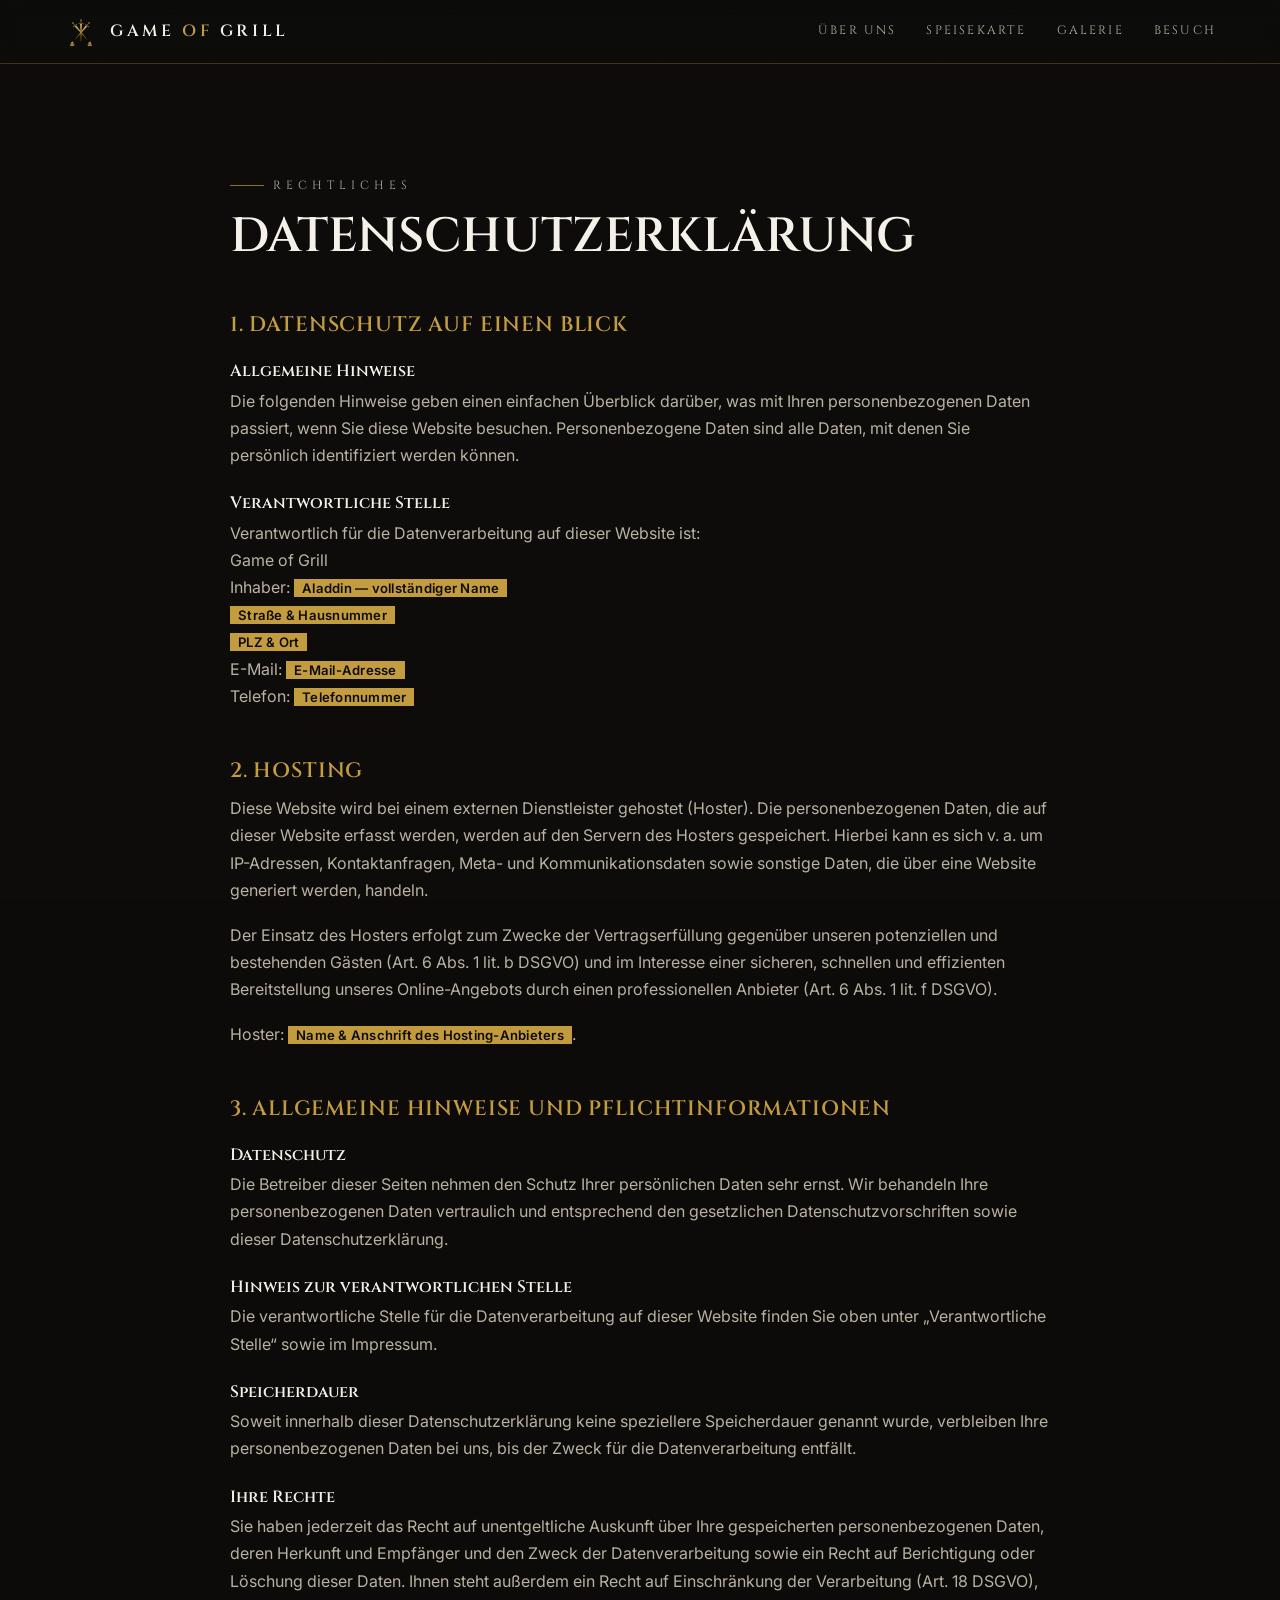
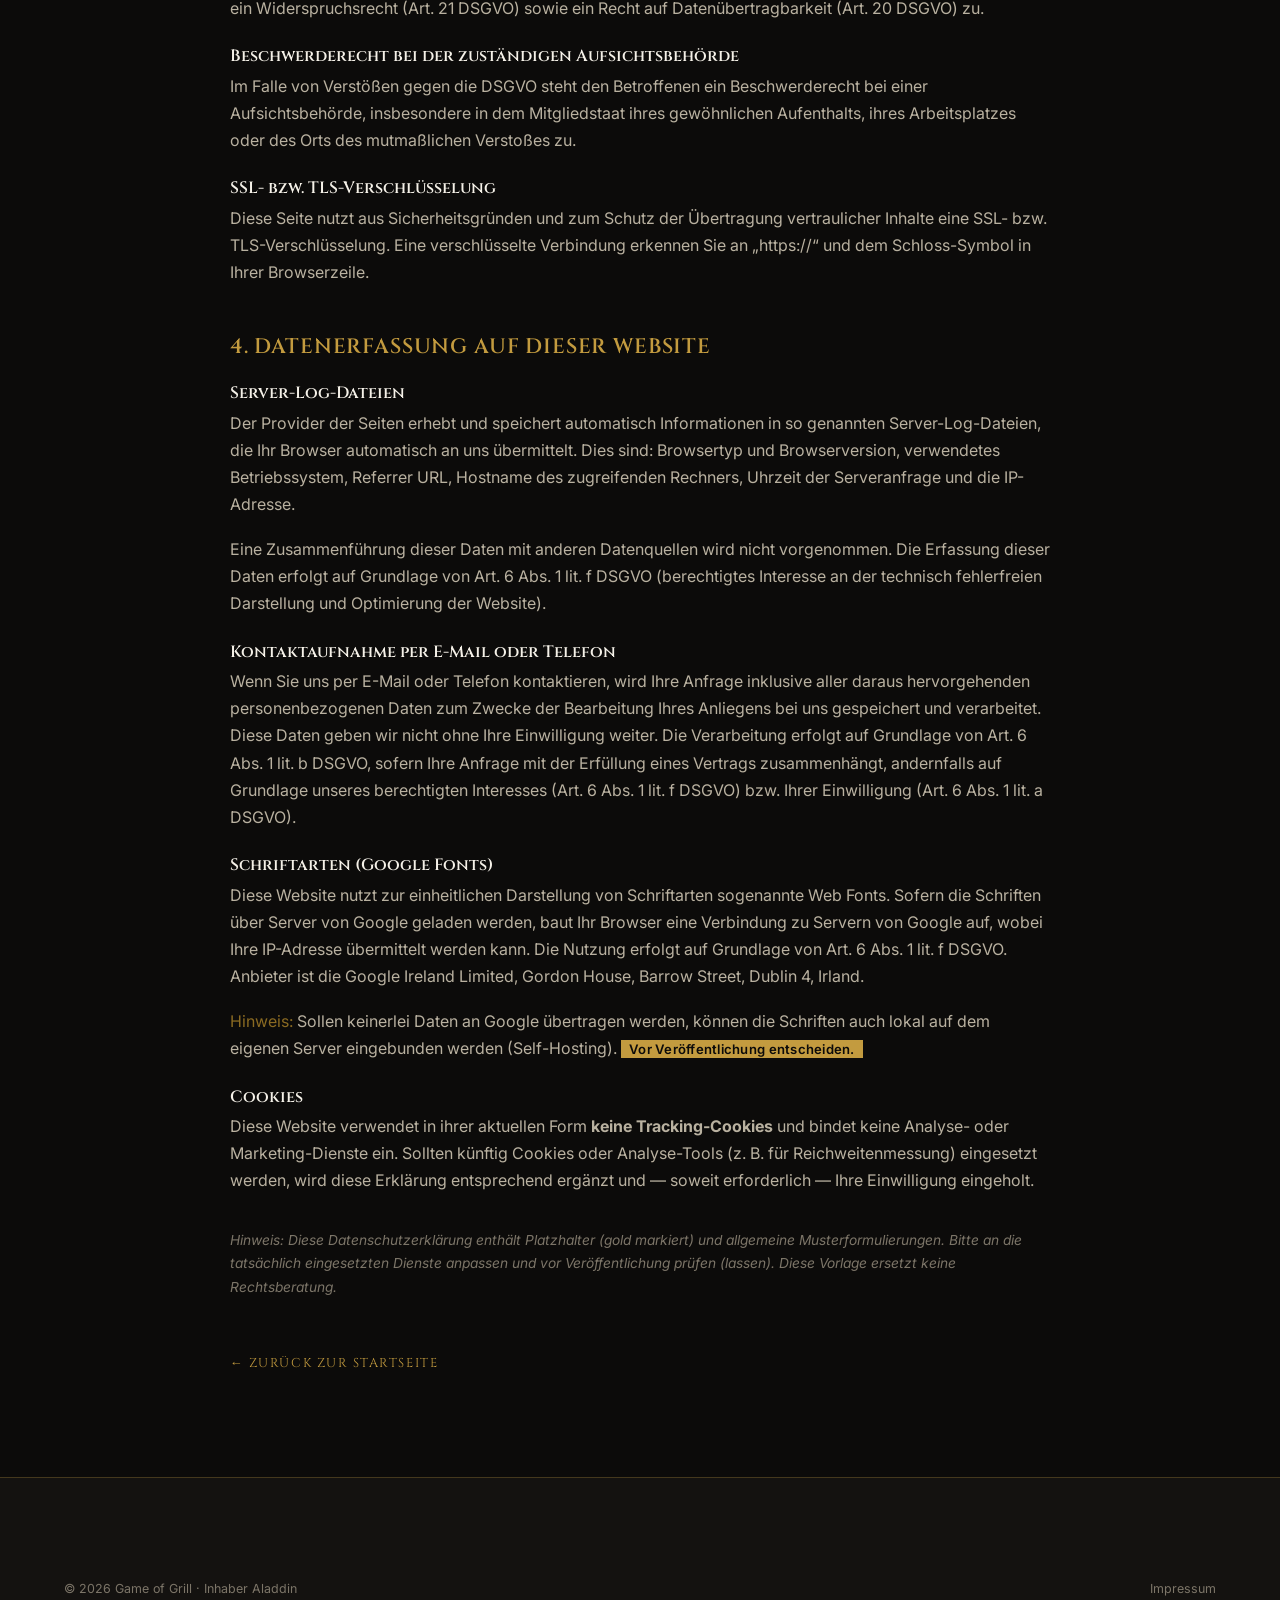
==== datenschutz.html @ 2c9c6a8c "Game of Grill Website: Startseite, Speisekarte, Impressum, Datenschutz - Individuelles Design (Schwa" ====
<!DOCTYPE html>
<html lang="de">
<head>
  <meta charset="UTF-8">
  <meta name="viewport" content="width=device-width, initial-scale=1.0">
  <title>Datenschutzerklärung — Game of Grill</title>
  <meta name="description" content="Datenschutzerklärung von Game of Grill nach DSGVO.">
  <meta name="robots" content="noindex, follow">
  <link rel="icon" href="assets/favicon.svg" type="image/svg+xml">
  <link rel="preconnect" href="https://fonts.googleapis.com">
  <link rel="preconnect" href="https://fonts.gstatic.com" crossorigin>
  <link href="https://fonts.googleapis.com/css2?family=Cinzel:wght@500;600;700&family=Cormorant+Garamond:ital,wght@0,500;1,500&family=Inter:wght@400;500;600&display=swap" rel="stylesheet">
  <link rel="stylesheet" href="css/style.css">
</head>
<body>

<header class="nav" id="nav">
  <a class="nav__brand" href="index.html" aria-label="Game of Grill Startseite">
    <img src="assets/emblem.svg" alt="" width="34" style="display:block">
    <b>Game <span>of</span> Grill</b>
  </a>
  <nav class="nav__links" id="navLinks" aria-label="Hauptnavigation">
    <a href="index.html#ueber">Über uns</a>
    <a href="speisekarte.html">Speisekarte</a>
    <a href="index.html#galerie">Galerie</a>
    <a href="index.html#besuch">Besuch</a>
  </nav>
  <button class="nav__burger" id="burger" aria-label="Menü öffnen" aria-expanded="false" aria-controls="navLinks">
    <span></span><span></span><span></span>
  </button>
</header>

<main class="legal">
  <div class="wrap">
    <p class="eyebrow">Rechtliches</p>
    <h1>Datenschutz&shy;erklärung</h1>

    <h2>1. Datenschutz auf einen Blick</h2>
    <h3>Allgemeine Hinweise</h3>
    <p>Die folgenden Hinweise geben einen einfachen Überblick darüber, was mit Ihren personenbezogenen Daten passiert, wenn Sie diese Website besuchen. Personenbezogene Daten sind alle Daten, mit denen Sie persönlich identifiziert werden können.</p>

    <h3>Verantwortliche Stelle</h3>
    <p>
      Verantwortlich für die Datenverarbeitung auf dieser Website ist:<br>
      Game of Grill<br>
      Inhaber: <span class="placeholder">Aladdin — vollständiger Name</span><br>
      <span class="placeholder">Straße &amp; Hausnummer</span><br>
      <span class="placeholder">PLZ &amp; Ort</span><br>
      E-Mail: <span class="placeholder">E-Mail-Adresse</span><br>
      Telefon: <span class="placeholder">Telefonnummer</span>
    </p>

    <h2>2. Hosting</h2>
    <p>Diese Website wird bei einem externen Dienstleister gehostet (Hoster). Die personenbezogenen Daten, die auf dieser Website erfasst werden, werden auf den Servern des Hosters gespeichert. Hierbei kann es sich v.&nbsp;a. um IP-Adressen, Kontaktanfragen, Meta- und Kommunikationsdaten sowie sonstige Daten, die über eine Website generiert werden, handeln.</p>
    <p>Der Einsatz des Hosters erfolgt zum Zwecke der Vertragserfüllung gegenüber unseren potenziellen und bestehenden Gästen (Art. 6 Abs. 1 lit. b DSGVO) und im Interesse einer sicheren, schnellen und effizienten Bereitstellung unseres Online-Angebots durch einen professionellen Anbieter (Art. 6 Abs. 1 lit. f DSGVO).</p>
    <p>Hoster: <span class="placeholder">Name &amp; Anschrift des Hosting-Anbieters</span>.</p>

    <h2>3. Allgemeine Hinweise und Pflichtinformationen</h2>
    <h3>Datenschutz</h3>
    <p>Die Betreiber dieser Seiten nehmen den Schutz Ihrer persönlichen Daten sehr ernst. Wir behandeln Ihre personenbezogenen Daten vertraulich und entsprechend den gesetzlichen Datenschutzvorschriften sowie dieser Datenschutzerklärung.</p>

    <h3>Hinweis zur verantwortlichen Stelle</h3>
    <p>Die verantwortliche Stelle für die Datenverarbeitung auf dieser Website finden Sie oben unter „Verantwortliche Stelle“ sowie im <a href="impressum.html">Impressum</a>.</p>

    <h3>Speicherdauer</h3>
    <p>Soweit innerhalb dieser Datenschutzerklärung keine speziellere Speicherdauer genannt wurde, verbleiben Ihre personenbezogenen Daten bei uns, bis der Zweck für die Datenverarbeitung entfällt.</p>

    <h3>Ihre Rechte</h3>
    <p>Sie haben jederzeit das Recht auf unentgeltliche Auskunft über Ihre gespeicherten personenbezogenen Daten, deren Herkunft und Empfänger und den Zweck der Datenverarbeitung sowie ein Recht auf Berichtigung oder Löschung dieser Daten. Ihnen steht außerdem ein Recht auf Einschränkung der Verarbeitung (Art. 18 DSGVO), ein Widerspruchsrecht (Art. 21 DSGVO) sowie ein Recht auf Datenübertragbarkeit (Art. 20 DSGVO) zu.</p>

    <h3>Beschwerderecht bei der zuständigen Aufsichtsbehörde</h3>
    <p>Im Falle von Verstößen gegen die DSGVO steht den Betroffenen ein Beschwerderecht bei einer Aufsichtsbehörde, insbesondere in dem Mitgliedstaat ihres gewöhnlichen Aufenthalts, ihres Arbeitsplatzes oder des Orts des mutmaßlichen Verstoßes zu.</p>

    <h3>SSL- bzw. TLS-Verschlüsselung</h3>
    <p>Diese Seite nutzt aus Sicherheitsgründen und zum Schutz der Übertragung vertraulicher Inhalte eine SSL- bzw. TLS-Verschlüsselung. Eine verschlüsselte Verbindung erkennen Sie an „https://“ und dem Schloss-Symbol in Ihrer Browserzeile.</p>

    <h2>4. Datenerfassung auf dieser Website</h2>
    <h3>Server-Log-Dateien</h3>
    <p>Der Provider der Seiten erhebt und speichert automatisch Informationen in so genannten Server-Log-Dateien, die Ihr Browser automatisch an uns übermittelt. Dies sind: Browsertyp und Browserversion, verwendetes Betriebssystem, Referrer URL, Hostname des zugreifenden Rechners, Uhrzeit der Serveranfrage und die IP-Adresse.</p>
    <p>Eine Zusammenführung dieser Daten mit anderen Datenquellen wird nicht vorgenommen. Die Erfassung dieser Daten erfolgt auf Grundlage von Art. 6 Abs. 1 lit. f DSGVO (berechtigtes Interesse an der technisch fehlerfreien Darstellung und Optimierung der Website).</p>

    <h3>Kontaktaufnahme per E-Mail oder Telefon</h3>
    <p>Wenn Sie uns per E-Mail oder Telefon kontaktieren, wird Ihre Anfrage inklusive aller daraus hervorgehenden personenbezogenen Daten zum Zwecke der Bearbeitung Ihres Anliegens bei uns gespeichert und verarbeitet. Diese Daten geben wir nicht ohne Ihre Einwilligung weiter. Die Verarbeitung erfolgt auf Grundlage von Art. 6 Abs. 1 lit. b DSGVO, sofern Ihre Anfrage mit der Erfüllung eines Vertrags zusammenhängt, andernfalls auf Grundlage unseres berechtigten Interesses (Art. 6 Abs. 1 lit. f DSGVO) bzw. Ihrer Einwilligung (Art. 6 Abs. 1 lit. a DSGVO).</p>

    <h3>Schriftarten (Google Fonts)</h3>
    <p>Diese Website nutzt zur einheitlichen Darstellung von Schriftarten sogenannte Web Fonts. Sofern die Schriften über Server von Google geladen werden, baut Ihr Browser eine Verbindung zu Servern von Google auf, wobei Ihre IP-Adresse übermittelt werden kann. Die Nutzung erfolgt auf Grundlage von Art. 6 Abs. 1 lit. f DSGVO. Anbieter ist die Google Ireland Limited, Gordon House, Barrow Street, Dublin 4, Irland.</p>
    <p><span style="color:var(--gold-deep)">Hinweis:</span> Sollen keinerlei Daten an Google übertragen werden, können die Schriften auch lokal auf dem eigenen Server eingebunden werden (Self-Hosting). <span class="placeholder">Vor Veröffentlichung entscheiden.</span></p>

    <h3>Cookies</h3>
    <p>Diese Website verwendet in ihrer aktuellen Form <strong>keine Tracking-Cookies</strong> und bindet keine Analyse- oder Marketing-Dienste ein. Sollten künftig Cookies oder Analyse-Tools (z.&nbsp;B. für Reichweitenmessung) eingesetzt werden, wird diese Erklärung entsprechend ergänzt und &mdash; soweit erforderlich &mdash; Ihre Einwilligung eingeholt.</p>

    <p style="margin-top:2.5em;color:var(--paper-mute);font-size:.86rem">
      <em>Hinweis: Diese Datenschutzerklärung enthält Platzhalter (gold markiert) und allgemeine Musterformulierungen. Bitte an die tatsächlich eingesetzten Dienste anpassen und vor Veröffentlichung prüfen (lassen). Diese Vorlage ersetzt keine Rechtsberatung.</em>
    </p>

    <a class="back" href="index.html">&larr; Zurück zur Startseite</a>
  </div>
</main>

<footer class="footer">
  <div class="wrap">
    <div class="footer__base" style="border-top:0;margin-top:0">
      <span>&copy; <span id="year">2026</span> Game of Grill &middot; Inhaber Aladdin</span>
      <span><a href="impressum.html">Impressum</a></span>
    </div>
  </div>
</footer>

<script src="js/main.js"></script>
</body>
</html>
---- css/style.css ----
/* ============================================================
   GAME OF GRILL — Design System
   Schwarz · Off-White · Dunkelgold. Heraldik trifft Street Food.
   Bewusst gegen den generischen "KI-Look": schräge Schnitte,
   Gravur-Linien, Ledger-Speisekarte statt Card-Grid.
   ============================================================ */

:root {
  --ink:        #0c0b0a;
  --ink-2:      #141210;
  --ink-3:      #1d1a15;
  --paper:      #f5f1e8;
  --paper-dim:  #b9b1a0;
  --paper-mute: #7c7568;
  --gold:       #c39b3f;
  --gold-hi:    #e6c874;
  --gold-deep:  #8a6a22;
  --gold-soft:  rgba(195,155,63,.14);
  --line:       rgba(195,155,63,.28);

  --serif:  "Cinzel", "Trajan Pro", Georgia, serif;
  --editor: "Cormorant Garamond", Georgia, serif;
  --sans:   "Inter", system-ui, -apple-system, "Segoe UI", sans-serif;

  --wrap: 1180px;
  --gutter: clamp(20px, 5vw, 68px);
}

/* ---------- Reset-ish ---------- */
*, *::before, *::after { box-sizing: border-box; }
html { scroll-behavior: smooth; -webkit-text-size-adjust: 100%; }
body {
  margin: 0;
  background: var(--ink);
  color: var(--paper);
  font-family: var(--sans);
  font-size: clamp(16px, 1.05vw, 18px);
  line-height: 1.7;
  font-weight: 400;
  overflow-x: hidden;
  -webkit-font-smoothing: antialiased;
}
img { max-width: 100%; display: block; }
a { color: inherit; text-decoration: none; }
h1, h2, h3, h4 { font-family: var(--serif); font-weight: 600; line-height: 1.1; margin: 0; }
p { margin: 0 0 1.1em; }

/* subtile Körnung gegen die "flache CSS-Fläche" */
body::before {
  content: "";
  position: fixed; inset: 0;
  pointer-events: none; z-index: 9999;
  opacity: .05; mix-blend-mode: overlay;
  background-image: url("data:image/svg+xml;utf8,<svg xmlns='http://www.w3.org/2000/svg' width='140' height='140'><filter id='n'><feTurbulence type='fractalNoise' baseFrequency='0.9' numOctaves='2'/></filter><rect width='100%25' height='100%25' filter='url(%23n)'/></svg>");
}

.wrap { width: min(var(--wrap), 100% - var(--gutter) * 2); margin-inline: auto; }
.eyebrow {
  font-family: var(--serif);
  font-size: .74rem; letter-spacing: .42em; text-transform: uppercase;
  color: var(--gold); margin: 0 0 1rem;
  display: inline-flex; align-items: center; gap: .8em;
}
.eyebrow::before { content: ""; width: 34px; height: 1px; background: var(--gold); opacity: .7; }
.roman { color: var(--gold-deep); font-family: var(--serif); letter-spacing: .1em; }

/* schräge Trenner / Kanten */
.cut-top    { clip-path: polygon(0 3.2vw, 100% 0, 100% 100%, 0 100%); }
.cut-bottom { clip-path: polygon(0 0, 100% 0, 100% calc(100% - 3.2vw), 0 100%); }

/* ============================================================
   NAV
   ============================================================ */
.nav {
  position: sticky; top: 0; z-index: 100;
  display: flex; align-items: center; justify-content: space-between;
  padding: 14px var(--gutter);
  background: color-mix(in srgb, var(--ink) 82%, transparent);
  backdrop-filter: blur(9px);
  border-bottom: 1px solid var(--line);
  transition: padding .3s ease, background .3s ease;
}
.nav.shrunk { padding-block: 8px; background: color-mix(in srgb, var(--ink) 94%, transparent); }
.nav__brand { display: flex; align-items: center; gap: 12px; }
.nav__brand svg { width: 34px; height: auto; filter: drop-shadow(0 0 10px rgba(195,155,63,.25)); }
.nav__brand b {
  font-family: var(--serif); font-weight: 600; font-size: 1.02rem;
  letter-spacing: .22em; text-transform: uppercase;
}
.nav__brand span { color: var(--gold); }
.nav__links { display: flex; gap: 30px; align-items: center; }
.nav__links a {
  font-family: var(--serif); font-size: .76rem; letter-spacing: .18em;
  text-transform: uppercase; color: var(--paper-dim);
  position: relative; padding: 4px 0; transition: color .25s;
}
.nav__links a::after {
  content: ""; position: absolute; left: 0; bottom: -2px; height: 1px; width: 0;
  background: var(--gold); transition: width .3s ease;
}
.nav__links a:hover { color: var(--paper); }
.nav__links a:hover::after, .nav__links a[aria-current="page"]::after { width: 100%; }
.nav__links a[aria-current="page"] { color: var(--gold); }
.nav__burger { display: none; background: none; border: 0; cursor: pointer; padding: 6px; }
.nav__burger span { display: block; width: 26px; height: 2px; background: var(--gold); margin: 5px 0; transition: .3s; }

/* ============================================================
   HERO — animierte Motion-Graphic
   ============================================================ */
.hero {
  position: relative; min-height: 92vh; display: grid; align-items: center;
  padding: 8vh var(--gutter) 12vh;
  overflow: hidden;
  background:
    radial-gradient(120% 80% at 78% 18%, rgba(195,155,63,.16), transparent 55%),
    linear-gradient(180deg, var(--ink-2), var(--ink));
}
.hero__grid-lines {
  position: absolute; inset: 0; pointer-events: none; opacity: .5;
  background-image:
    linear-gradient(var(--line) 1px, transparent 1px),
    linear-gradient(90deg, var(--line) 1px, transparent 1px);
  background-size: 100% 88px, 88px 100%;
  -webkit-mask-image: radial-gradient(120% 90% at 70% 30%, #000 25%, transparent 72%);
          mask-image: radial-gradient(120% 90% at 70% 30%, #000 25%, transparent 72%);
}
.hero__inner { position: relative; z-index: 3; display: grid; grid-template-columns: 1.15fr .85fr; gap: 4vw; align-items: center; width: min(var(--wrap), 100% - 0px); margin-inline: auto; }
.hero__kicker { color: var(--gold); letter-spacing: .5em; }
.hero h1 {
  font-size: clamp(3rem, 8.5vw, 7rem);
  letter-spacing: .02em; text-transform: uppercase;
  margin: .1em 0 .3em; line-height: .92;
}
.hero h1 .of { display: block; font-family: var(--editor); font-style: italic; font-weight: 500;
  text-transform: lowercase; font-size: .42em; letter-spacing: .04em; color: var(--gold); margin: .08em 0; }
.hero h1 .fill { color: transparent; -webkit-text-stroke: 1.4px var(--gold); text-stroke: 1.4px var(--gold); }
.hero__lede { max-width: 46ch; color: var(--paper-dim); font-size: 1.08rem; }
.hero__meta { display: flex; gap: 26px; margin-top: 2rem; flex-wrap: wrap; }
.hero__meta div { border-left: 1px solid var(--line); padding-left: 14px; }
.hero__meta dt { font-family: var(--serif); font-size: .66rem; letter-spacing: .22em; text-transform: uppercase; color: var(--gold); }
.hero__meta dd { margin: 2px 0 0; font-size: .92rem; color: var(--paper); }

/* animiertes Wappen + Ember-Canvas */
.hero__crest { position: relative; justify-self: center; width: min(360px, 74vw); aspect-ratio: 3/3.6; }
.hero__crest svg { position: relative; z-index: 2; width: 100%; height: 100%; overflow: visible;
  filter: drop-shadow(0 0 26px rgba(195,155,63,.28)); }
.hero__crest canvas { position: absolute; inset: -14% -8% auto -8%; width: 116%; height: 130%; z-index: 1; }
.hero__crest::after { /* Glut-Schein hinter Flamme */
  content: ""; position: absolute; left: 50%; top: 58%; width: 46%; aspect-ratio: 1;
  transform: translate(-50%,-50%);
  background: radial-gradient(circle, rgba(230,150,45,.55), transparent 68%);
  filter: blur(10px); z-index: 0; animation: emberGlow 2.6s ease-in-out infinite;
}
@keyframes emberGlow { 0%,100% { opacity: .55; transform: translate(-50%,-50%) scale(1); } 50% { opacity: .9; transform: translate(-50%,-52%) scale(1.12); } }

/* Stroke-Reveal des Wappens */
.crest-draw path, .crest-draw line, .crest-draw circle { }
.crest-draw .stroke {
  stroke-dasharray: var(--len, 600); stroke-dashoffset: var(--len, 600);
  animation: drawIn 1.5s cubic-bezier(.7,0,.3,1) forwards;
}
@keyframes drawIn { to { stroke-dashoffset: 0; } }
.crest-draw .fade { opacity: 0; animation: fadeUp .9s ease forwards; }
@keyframes fadeUp { to { opacity: 1; } }
.flame-flicker { transform-origin: 50% 90%; animation: flicker 1.7s ease-in-out infinite; }
@keyframes flicker {
  0%,100% { transform: scaleY(1) scaleX(1) skewX(0deg); }
  25% { transform: scaleY(1.05) scaleX(.98) skewX(-1.5deg); }
  60% { transform: scaleY(.96) scaleX(1.03) skewX(1.5deg); }
}

.scroll-cue { position: absolute; bottom: 22px; left: 50%; transform: translateX(-50%); z-index: 4;
  font-family: var(--serif); font-size: .64rem; letter-spacing: .3em; text-transform: uppercase; color: var(--paper-mute);
  display: flex; flex-direction: column; align-items: center; gap: 8px; }
.scroll-cue span { width: 1px; height: 40px; background: linear-gradient(var(--gold), transparent); animation: cueDrop 1.8s ease-in-out infinite; }
@keyframes cueDrop { 0%,100% { transform: scaleY(.5); opacity: .4; transform-origin: top; } 50% { transform: scaleY(1); opacity: 1; transform-origin: top; } }

/* ============================================================
   Laufband / Marquee-Banner
   ============================================================ */
.marquee { background: var(--gold); color: var(--ink); overflow: hidden; border-block: 1px solid var(--gold-deep); }
.marquee__track { display: flex; gap: 3rem; white-space: nowrap; padding: 11px 0;
  font-family: var(--serif); font-size: .8rem; letter-spacing: .28em; text-transform: uppercase;
  animation: slide 32s linear infinite; will-change: transform; }
.marquee__track span { display: inline-flex; align-items: center; gap: 3rem; }
.marquee__track span::after { content: "✦"; color: var(--gold-deep); }
@keyframes slide { from { transform: translateX(0); } to { transform: translateX(-50%); } }

/* ============================================================
   Sektionen allgemein
   ============================================================ */
.section { padding: clamp(70px, 11vw, 140px) 0; position: relative; }
.section--ink2 { background: var(--ink-2); }
.section__head { max-width: 720px; margin-bottom: clamp(36px, 6vw, 64px); }
.section__head h2 { font-size: clamp(2rem, 4.6vw, 3.4rem); text-transform: uppercase; letter-spacing: .02em; }
.section__head p { color: var(--paper-dim); margin-top: 1rem; max-width: 56ch; }
.rule { height: 1px; background: linear-gradient(90deg, var(--gold), transparent); margin-top: 18px; width: 180px; }

/* ---------- ÜBER UNS (asymmetrisch, überlappend) ---------- */
.about { display: grid; grid-template-columns: 1.05fr .95fr; gap: clamp(30px, 5vw, 76px); align-items: center; }
.about__body h2 { font-size: clamp(2rem, 4.4vw, 3.2rem); text-transform: uppercase; }
.about__body .editor-quote {
  font-family: var(--editor); font-style: italic; font-size: clamp(1.4rem, 2.6vw, 2rem);
  line-height: 1.35; color: var(--gold-hi); margin: 1.4rem 0; font-weight: 500;
}
.about__figure { position: relative; }
.about__figure .frame { position: relative; aspect-ratio: 4/5; overflow: hidden;
  clip-path: polygon(0 0, 100% 4%, 100% 100%, 0 96%); }
.about__figure .frame::after { content: ""; position: absolute; inset: 0; box-shadow: inset 0 0 0 1px var(--line); }
.about__figure .tag {
  position: absolute; bottom: -22px; left: -22px; z-index: 3;
  background: var(--ink); border: 1px solid var(--gold); padding: 14px 20px;
  font-family: var(--serif); text-transform: uppercase; letter-spacing: .16em; font-size: .78rem;
}
.about__figure .tag b { color: var(--gold); display: block; font-size: 1.1rem; letter-spacing: .1em; }

/* Werte-Reihe: schräge Streifen statt Cards */
.values { display: grid; grid-template-columns: repeat(3, 1fr); gap: 0; margin-top: clamp(40px,6vw,72px); border: 1px solid var(--line); }
.values .val { padding: 30px clamp(18px,2.4vw,34px); position: relative; }
.values .val + .val { border-left: 1px solid var(--line); }
.values .val .num { font-family: var(--serif); color: var(--gold-deep); font-size: .9rem; letter-spacing: .2em; }
.values .val h3 { font-size: 1.15rem; text-transform: uppercase; letter-spacing: .06em; margin: 10px 0 8px; }
.values .val p { color: var(--paper-dim); font-size: .94rem; margin: 0; }
.values .val::before { content: ""; position: absolute; top: 0; left: 0; width: 100%; height: 3px;
  background: var(--gold); transform: scaleX(0); transform-origin: left; transition: transform .4s ease; }
.values .val:hover::before { transform: scaleX(1); }

/* ============================================================
   SPEISEKARTE — Ledger/Menü-Rolle statt Card-Grid
   ============================================================ */
.menu-note {
  display: inline-flex; align-items: center; gap: 10px; margin-bottom: 30px;
  border: 1px dashed var(--gold); padding: 9px 16px; border-radius: 0;
  font-size: .82rem; color: var(--gold-hi); background: var(--gold-soft);
  font-family: var(--serif); letter-spacing: .04em; text-transform: uppercase;
}
.menu { display: grid; grid-template-columns: 1fr 1fr; gap: clamp(30px, 5vw, 72px); }
.menu__col { position: relative; }
.menu__cat { display: flex; align-items: baseline; gap: 14px; margin: 34px 0 18px; }
.menu__cat:first-child { margin-top: 0; }
.menu__cat h3 { font-size: 1.5rem; text-transform: uppercase; letter-spacing: .06em; white-space: nowrap; }
.menu__cat .ln { flex: 1; height: 1px; background: var(--line); }
.menu__cat .ic { width: 22px; color: var(--gold); }
.dish { display: grid; grid-template-columns: 1fr auto; align-items: baseline; gap: 6px 12px; padding: 12px 0; border-bottom: 1px dotted rgba(195,155,63,.22); }
.dish__name { font-family: var(--serif); font-size: 1.02rem; letter-spacing: .02em; }
.dish__name .flag { font-size: .62rem; color: var(--gold); border: 1px solid var(--line); padding: 1px 6px; margin-left: 8px; vertical-align: middle; letter-spacing: .12em; text-transform: uppercase; }
.dish__desc { grid-column: 1 / 2; color: var(--paper-mute); font-size: .86rem; margin: 3px 0 0; }
.dish__price { font-family: var(--serif); color: var(--gold-hi); font-size: 1rem; letter-spacing: .04em; align-self: start; }
.dish__price::before { content: "€ "; color: var(--gold-deep); font-size: .8em; }

.legend { margin-top: 40px; padding-top: 18px; border-top: 1px solid var(--line); color: var(--paper-mute); font-size: .8rem; }
.legend b { color: var(--gold); }

/* ============================================================
   GALERIE — versetztes Masonry, schräge Rahmen
   ============================================================ */
.gallery { columns: 3; column-gap: 16px; }
.gallery figure { break-inside: avoid; margin: 0 0 16px; position: relative; overflow: hidden;
  border: 1px solid var(--line); }
.gallery figure:nth-child(3n+1) { clip-path: polygon(0 0, 100% 0, 100% 96%, 0 100%); }
.gallery figure:nth-child(3n+2) { clip-path: polygon(0 3%, 100% 0, 100% 100%, 0 100%); }
.gallery .ph { aspect-ratio: var(--ar, 1); }
.gallery figure:nth-child(3n+1) .ph { --ar: 4/5; }
.gallery figure:nth-child(3n+2) .ph { --ar: 1; }
.gallery figure:nth-child(3n+3) .ph { --ar: 4/3.4; }
.gallery figcaption {
  position: absolute; left: 12px; bottom: 12px; z-index: 3;
  font-family: var(--serif); font-size: .64rem; letter-spacing: .18em; text-transform: uppercase;
  color: var(--paper); background: rgba(12,11,10,.6); padding: 5px 10px; border-left: 2px solid var(--gold);
  opacity: 0; transform: translateY(8px); transition: .35s ease;
}
.gallery figure:hover figcaption { opacity: 1; transform: none; }
.gallery figure img { transition: transform .6s ease; width: 100%; height: 100%; object-fit: cover; }
.gallery figure:hover img { transform: scale(1.05); }
/* Gold-Eckwinkel */
.gallery figure::before, .gallery figure::after { content: ""; position: absolute; width: 20px; height: 20px; z-index: 2; pointer-events: none; }
.gallery figure::before { top: 8px; left: 8px; border-top: 2px solid var(--gold); border-left: 2px solid var(--gold); }
.gallery figure::after  { bottom: 8px; right: 8px; border-bottom: 2px solid var(--gold); border-right: 2px solid var(--gold); }

/* Platzhalter-Optik (dunkles Wappenmuster) */
.ph {
  background:
    radial-gradient(60% 60% at 50% 40%, rgba(195,155,63,.10), transparent 70%),
    repeating-linear-gradient(135deg, rgba(195,155,63,.05) 0 2px, transparent 2px 16px),
    var(--ink-3);
  position: relative; display: grid; place-items: center;
}
.ph::after { content: attr(data-label); font-family: var(--serif); font-size: .6rem; letter-spacing: .24em;
  text-transform: uppercase; color: var(--gold-deep); padding: 4px 8px; }
.ph svg { width: 42%; opacity: .25; }

/* ============================================================
   INFO — Standort & Öffnungszeiten (Banner)
   ============================================================ */
.info { display: grid; grid-template-columns: 1.1fr .9fr; gap: clamp(30px,5vw,64px); align-items: stretch; }
.hours { border: 1px solid var(--line); }
.hours__row { display: flex; justify-content: space-between; padding: 14px 22px; border-bottom: 1px solid var(--line);
  font-size: .95rem; }
.hours__row:last-child { border-bottom: 0; }
.hours__row.is-open { background: var(--gold-soft); }
.hours__row .day { font-family: var(--serif); letter-spacing: .08em; text-transform: uppercase; font-size: .82rem; }
.hours__row .time { color: var(--paper-dim); }
.hours__row .time.closed { color: var(--gold-deep); }
.locate { display: flex; flex-direction: column; justify-content: center; gap: 8px; padding: 30px; border: 1px solid var(--line); background: var(--ink); }
.locate h3 { font-size: 1.4rem; text-transform: uppercase; }
.locate address { font-style: normal; color: var(--paper-dim); line-height: 1.9; }
.locate a { color: var(--gold-hi); border-bottom: 1px solid var(--line); }
.badge-open { display: inline-flex; align-items: center; gap: 8px; font-family: var(--serif); font-size: .74rem;
  letter-spacing: .2em; text-transform: uppercase; color: var(--gold); }
.badge-open .dot { width: 8px; height: 8px; border-radius: 50%; background: var(--gold); box-shadow: 0 0 0 0 var(--gold); animation: pulse 2s infinite; }
@keyframes pulse { 0% { box-shadow: 0 0 0 0 rgba(195,155,63,.6);} 70% { box-shadow: 0 0 0 10px rgba(195,155,63,0);} 100% { box-shadow: 0 0 0 0 rgba(195,155,63,0);} }

/* ============================================================
   Handgemachte SVG-Badges (statt generischer Icons)
   ============================================================ */
.stamp { display: inline-grid; place-items: center; }
.stamp svg { width: 100%; height: auto; }

/* ============================================================
   FOOTER
   ============================================================ */
.footer { background: var(--ink-2); border-top: 1px solid var(--line); padding: clamp(50px,7vw,80px) 0 30px; }
.footer__grid { display: grid; grid-template-columns: 1.4fr 1fr 1fr; gap: 40px; }
.footer__brand svg { width: 54px; margin-bottom: 14px; }
.footer__brand b { font-family: var(--serif); letter-spacing: .2em; text-transform: uppercase; display: block; font-size: 1rem; }
.footer__brand p { color: var(--paper-mute); font-size: .9rem; margin-top: 10px; max-width: 34ch; }
.footer h4 { font-size: .74rem; letter-spacing: .24em; text-transform: uppercase; color: var(--gold); margin-bottom: 16px; }
.footer ul { list-style: none; margin: 0; padding: 0; display: grid; gap: 10px; }
.footer ul a { color: var(--paper-dim); font-size: .92rem; transition: color .2s; }
.footer ul a:hover { color: var(--gold-hi); }
.footer__base { display: flex; justify-content: space-between; flex-wrap: wrap; gap: 12px;
  margin-top: 46px; padding-top: 20px; border-top: 1px solid var(--line);
  color: var(--paper-mute); font-size: .78rem; }
.footer__base a { color: var(--paper-mute); }
.footer__base a:hover { color: var(--gold); }

/* ============================================================
   Rechtstexte (Impressum / Datenschutz)
   ============================================================ */
.legal { padding: clamp(50px,8vw,110px) 0; }
.legal .wrap { max-width: 820px; }
.legal h1 { font-size: clamp(2rem,5vw,3rem); text-transform: uppercase; margin-bottom: .4em; }
.legal h2 { font-family: var(--serif); font-size: 1.3rem; text-transform: uppercase; letter-spacing: .04em;
  color: var(--gold); margin: 2.4em 0 .6em; }
.legal h3 { font-family: var(--serif); font-size: 1.02rem; color: var(--paper); margin: 1.6em 0 .4em; }
.legal p, .legal li { color: var(--paper-dim); }
.legal ul { padding-left: 1.2em; }
.legal .placeholder { color: var(--ink); background: var(--gold); padding: 1px 8px; font-family: var(--sans);
  font-weight: 600; font-size: .82em; letter-spacing: .02em; }
.legal .back { display: inline-flex; align-items: center; gap: 8px; margin-top: 3em; color: var(--gold);
  font-family: var(--serif); letter-spacing: .12em; text-transform: uppercase; font-size: .8rem; }

/* ============================================================
   Reveal-on-scroll
   ============================================================ */
.reveal { opacity: 0; transform: translateY(26px); transition: opacity .8s ease, transform .8s cubic-bezier(.2,.7,.2,1); }
.reveal.in { opacity: 1; transform: none; }

/* ============================================================
   Responsive
   ============================================================ */
@media (max-width: 900px) {
  .hero__inner { grid-template-columns: 1fr; gap: 6vh; }
  .hero__crest { grid-row: 1; width: min(260px, 60vw); }
  .about, .info, .menu { grid-template-columns: 1fr; }
  .values { grid-template-columns: 1fr; }
  .values .val + .val { border-left: 0; border-top: 1px solid var(--line); }
  .gallery { columns: 2; }
  .footer__grid { grid-template-columns: 1fr 1fr; }
  .footer__brand { grid-column: 1 / -1; }
  .nav__links { position: fixed; inset: 0 0 0 auto; width: min(320px, 82vw); flex-direction: column;
    justify-content: center; align-items: flex-start; gap: 26px; padding: 40px;
    background: var(--ink-2); border-left: 1px solid var(--line);
    transform: translateX(100%); transition: transform .4s cubic-bezier(.6,0,.2,1); }
  .nav__links.open { transform: none; }
  .nav__links a { font-size: 1rem; }
  .nav__burger { display: block; z-index: 101; }
  .nav.menu-open .nav__burger span:nth-child(1) { transform: translateY(7px) rotate(45deg); }
  .nav.menu-open .nav__burger span:nth-child(2) { opacity: 0; }
  .nav.menu-open .nav__burger span:nth-child(3) { transform: translateY(-7px) rotate(-45deg); }
}
@media (max-width: 560px) {
  .gallery { columns: 1; }
  .footer__grid { grid-template-columns: 1fr; }
  .hero__meta { gap: 16px; }
}

@media (prefers-reduced-motion: reduce) {
  *, *::before, *::after { animation-duration: .001ms !important; animation-iteration-count: 1 !important; transition-duration: .001ms !important; }
  .reveal { opacity: 1; transform: none; }
  html { scroll-behavior: auto; }
}
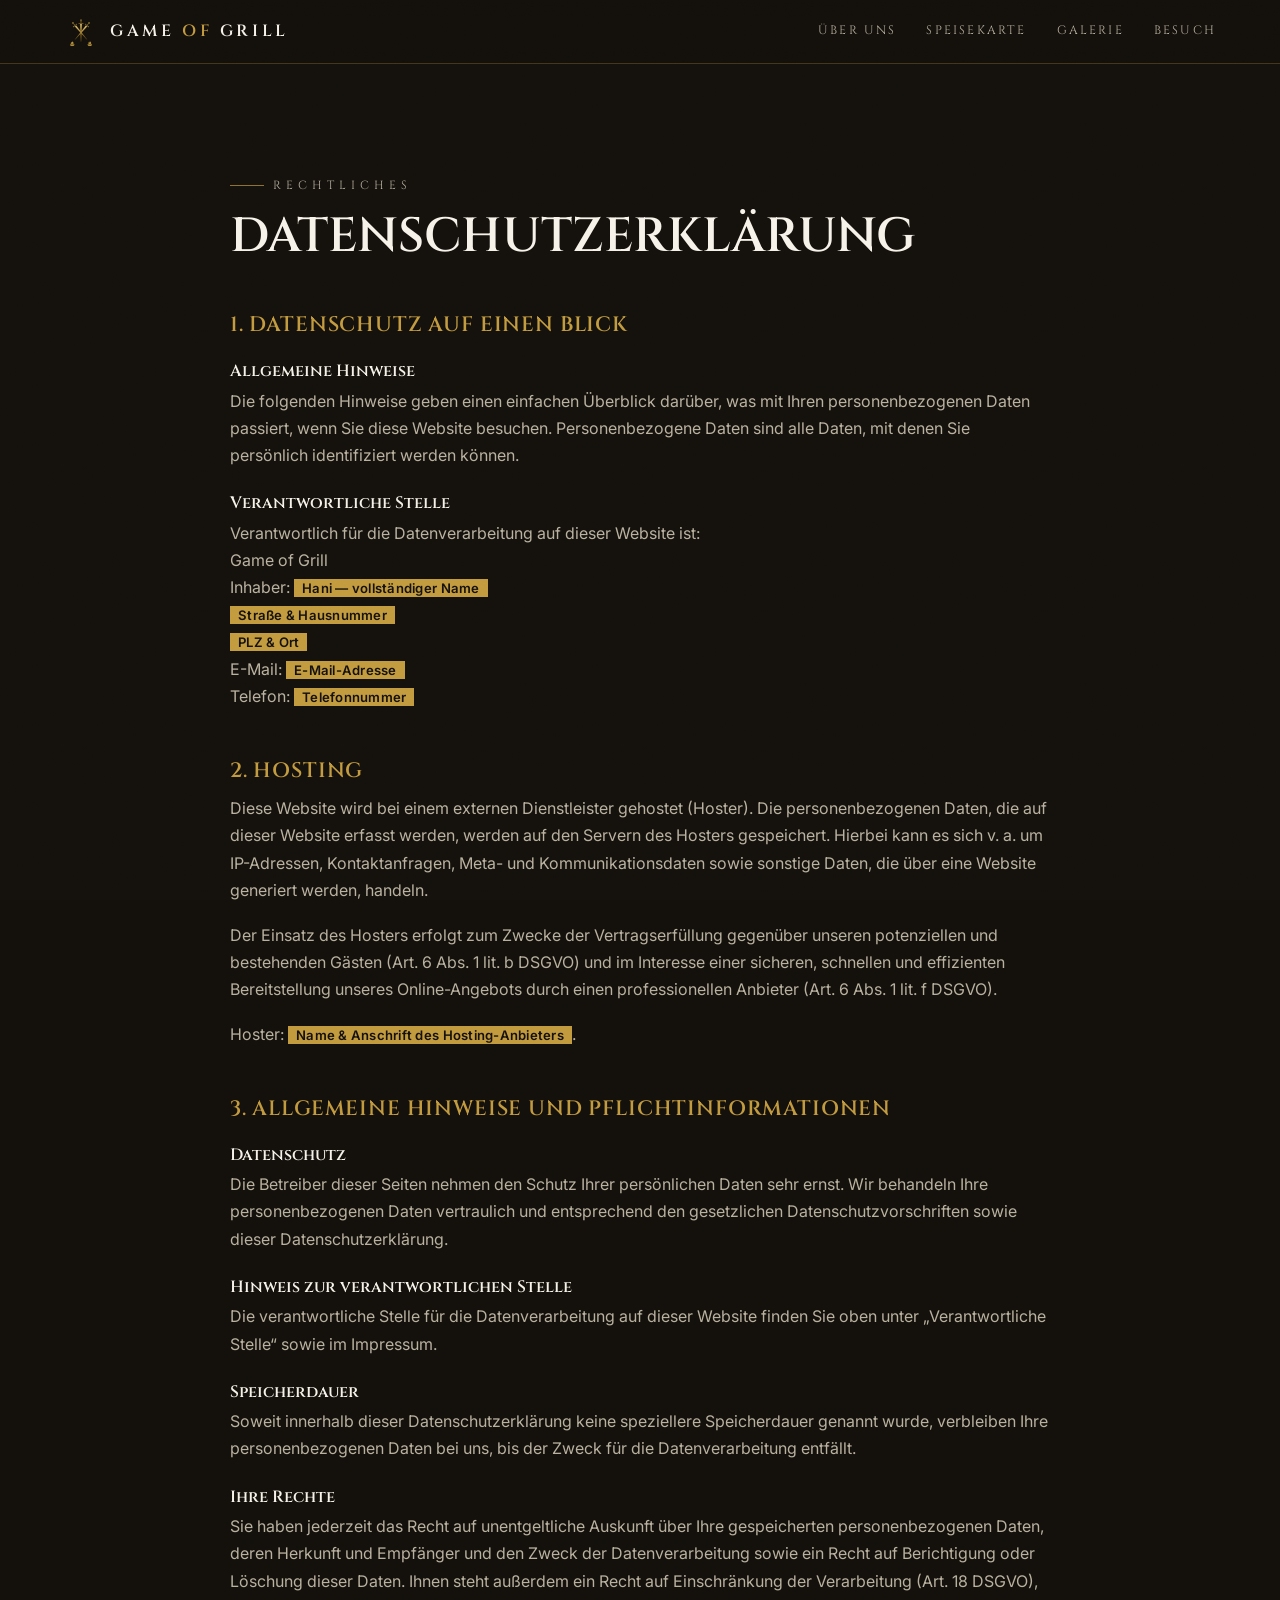
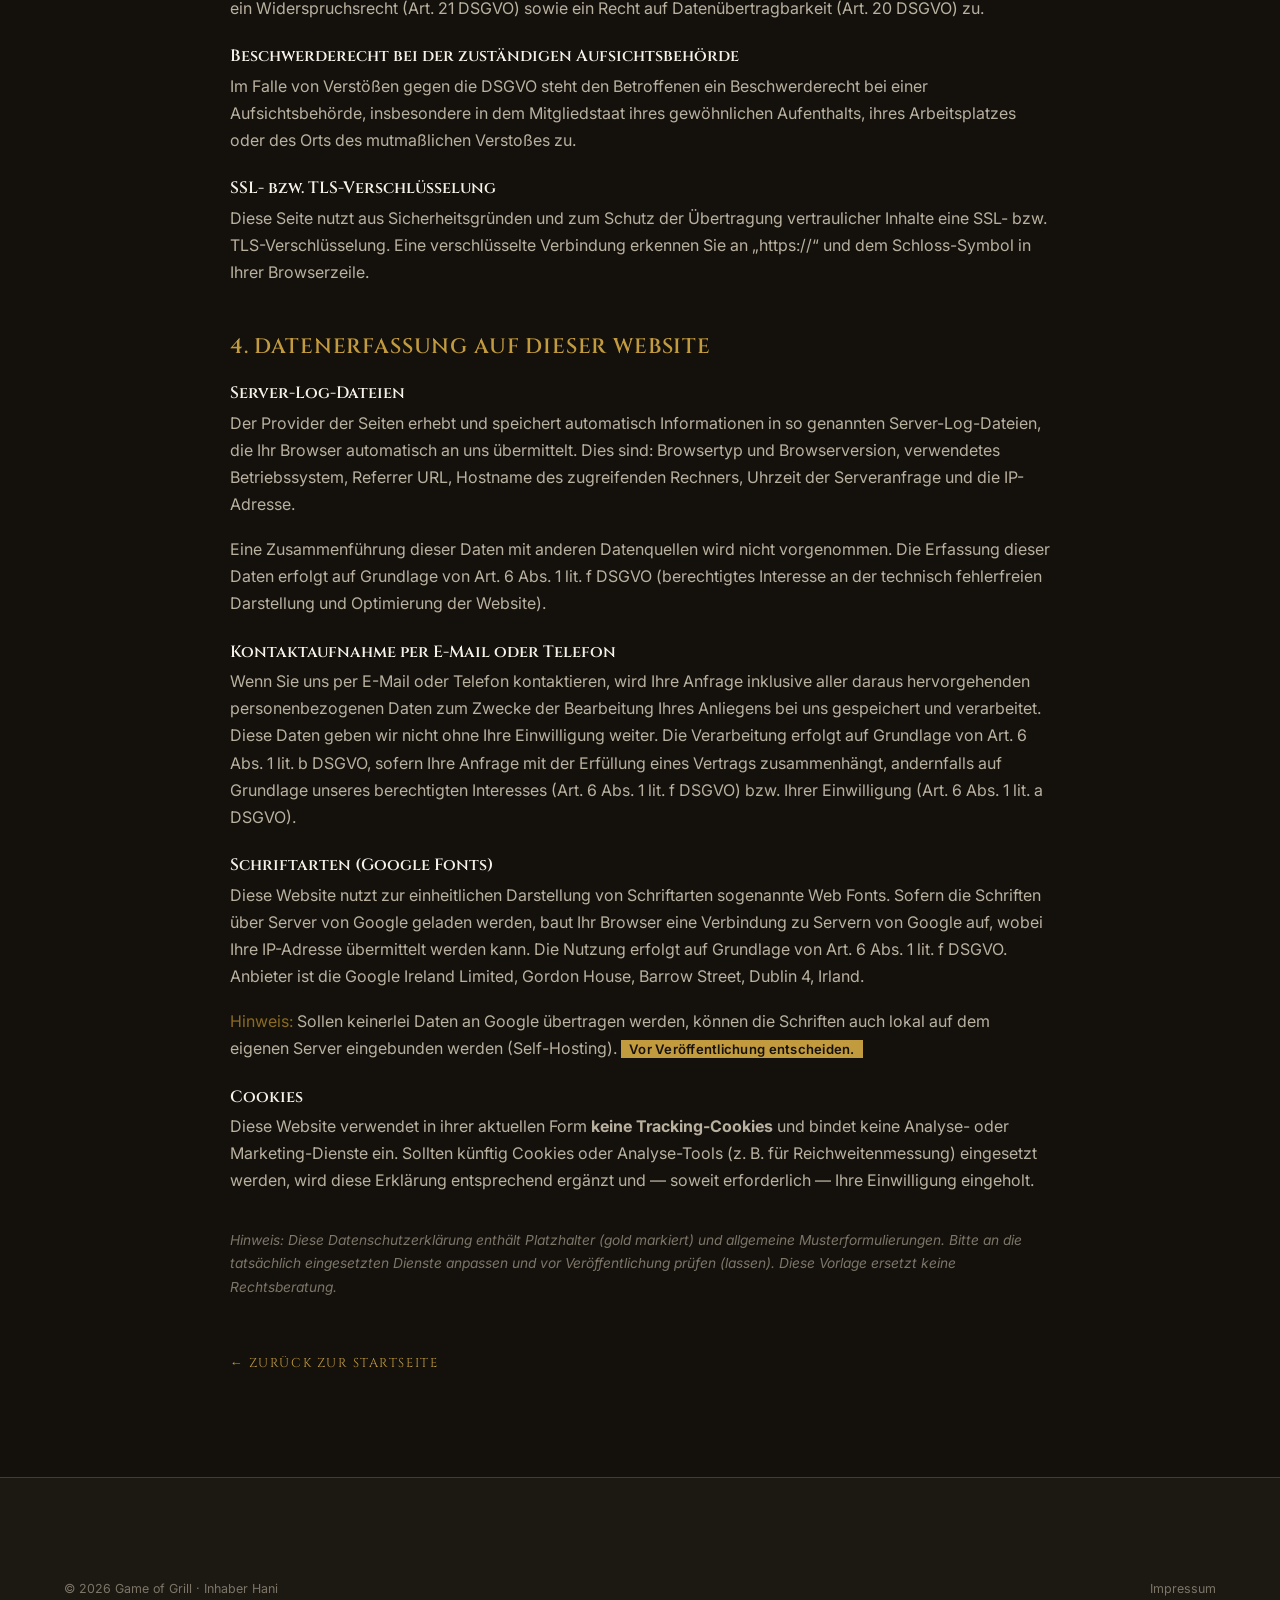
==== commit cc11b31b: "Inhaber Hani + zwei neue Sektionen (Kundenstimmen, FAQ) - Inhaber ueberall von "Aladdin" auf "Hani" " ====
--- a/datenschutz.html
+++ b/datenschutz.html
@@ -43,7 +43,7 @@
     <p>
       Verantwortlich für die Datenverarbeitung auf dieser Website ist:<br>
       Game of Grill<br>
-      Inhaber: <span class="placeholder">Aladdin — vollständiger Name</span><br>
+      Inhaber: <span class="placeholder">Hani — vollständiger Name</span><br>
       <span class="placeholder">Straße &amp; Hausnummer</span><br>
       <span class="placeholder">PLZ &amp; Ort</span><br>
       E-Mail: <span class="placeholder">E-Mail-Adresse</span><br>
@@ -100,7 +100,7 @@
 <footer class="footer">
   <div class="wrap">
     <div class="footer__base" style="border-top:0;margin-top:0">
-      <span>&copy; <span id="year">2026</span> Game of Grill &middot; Inhaber Aladdin</span>
+      <span>&copy; <span id="year">2026</span> Game of Grill &middot; Inhaber Hani</span>
       <span><a href="impressum.html">Impressum</a></span>
     </div>
   </div>
--- a/css/style.css
+++ b/css/style.css
@@ -6,10 +6,13 @@
    ============================================================ */
 
 :root {
-  --ink:        #0c0b0a;
-  --ink-2:      #141210;
-  --ink-3:      #1d1a15;
-  --paper:      #f5f1e8;
+  --ink:        #14110c;
+  --ink-2:      #1c1812;
+  --ink-3:      #26211a;
+  --paper:      #f6f2e9;
+  --paper-2:    #efe8d9;
+  --paper-ink:  #26221b;
+  --paper-mut2: #5a5245;
   --paper-dim:  #b9b1a0;
   --paper-mute: #7c7568;
   --gold:       #c39b3f;
@@ -351,6 +354,162 @@
   font-family: var(--serif); letter-spacing: .12em; text-transform: uppercase; font-size: .8rem; }
 
 /* ============================================================
+   HELLE SEKTIONEN (Creme) — gegen "zu viel Schwarz"
+   ============================================================ */
+.section--paper { background: var(--paper); color: var(--paper-ink); }
+.section--paper .eyebrow { color: var(--gold-deep); }
+.section--paper .eyebrow::before { background: var(--gold-deep); opacity: .75; }
+.section--paper .roman { color: var(--gold-deep); }
+.section--paper h1, .section--paper h2, .section--paper h3, .section--paper h4 { color: #1a1712; }
+.section--paper p, .section--paper .section__head p { color: var(--paper-mut2); }
+.section--paper .rule { background: linear-gradient(90deg, var(--gold-deep), transparent); }
+.section--paper .editor-quote { color: var(--gold-deep); }
+.section--paper strong { color: #2a251d; }
+
+/* About auf Creme */
+.section--paper .about__figure .tag { background: var(--ink); color: var(--paper); border-color: var(--gold); }
+.section--paper .about__figure .frame::after { box-shadow: inset 0 0 0 1px rgba(138,106,34,.35); }
+.section--paper .values { border-color: rgba(138,106,34,.28); }
+.section--paper .values .val + .val { border-color: rgba(138,106,34,.28); }
+.section--paper .values .val .num { color: var(--gold-deep); }
+.section--paper .values .val p { color: var(--paper-mut2); }
+
+/* Ledger-Speisekarte auf Creme */
+.section--paper .menu__cat .ln { background: rgba(138,106,34,.3); }
+.section--paper .menu__cat .ic { color: var(--gold-deep); }
+.section--paper .dish { border-bottom-color: rgba(138,106,34,.26); }
+.section--paper .dish__name { color: #201c15; }
+.section--paper .dish__desc { color: #6d6555; }
+.section--paper .dish__price { color: var(--gold-deep); }
+.section--paper .dish__price::before { color: var(--gold-deep); }
+.section--paper .dish__name .flag { color: var(--gold-deep); border-color: rgba(138,106,34,.45); }
+.section--paper .menu-note { color: #6a521c; background: rgba(195,155,63,.14); border-color: var(--gold-deep); }
+.section--paper .legend { color: #6d6555; border-top-color: rgba(138,106,34,.3); }
+.section--paper .legend b { color: var(--gold-deep); }
+
+/* Öffnungszeiten auf Creme */
+.section--paper .hours { border-color: rgba(138,106,34,.3); }
+.section--paper .hours__row { border-bottom-color: rgba(138,106,34,.3); }
+.section--paper .hours__row .time { color: var(--paper-mut2); }
+.section--paper .hours__row.is-open { background: rgba(195,155,63,.16); }
+.section--paper .locate { background: var(--paper-2); border-color: rgba(138,106,34,.3); }
+.section--paper .locate address { color: var(--paper-mut2); }
+.section--paper .locate a { color: var(--gold-deep); border-color: rgba(138,106,34,.35); }
+.section--paper .badge-open { color: var(--gold-deep); }
+
+.more-link { display: inline-flex; align-items: center; gap: 10px; font-family: var(--serif);
+  letter-spacing: .14em; text-transform: uppercase; font-size: .82rem; padding-bottom: 6px; }
+.section--paper .more-link { color: var(--gold-deep); border-bottom: 1px solid rgba(138,106,34,.4); }
+.section .more-link { color: var(--gold); border-bottom: 1px solid var(--line); }
+
+/* ============================================================
+   FOTO-BAND (Signature Feature) — grosses Bild statt nur Text
+   ============================================================ */
+.feature { position: relative; display: grid; align-items: center;
+  min-height: clamp(420px, 62vh, 620px); padding: clamp(56px,9vw,110px) 0; overflow: hidden; }
+.feature__img { position: absolute; inset: 0; background-size: cover; background-position: center;
+  transform: scale(1.04); }
+.feature::after { content: ""; position: absolute; inset: 0;
+  background: linear-gradient(100deg, rgba(12,10,8,.94) 12%, rgba(12,10,8,.62) 52%, rgba(12,10,8,.34)); }
+.feature .wrap { position: relative; z-index: 2; }
+.feature .eyebrow { color: var(--gold-hi); }
+.feature__card { max-width: 560px; }
+.feature h2 { font-size: clamp(2.1rem, 5.4vw, 3.8rem); text-transform: uppercase; letter-spacing: .02em; line-height: 1; }
+.feature p { color: var(--paper-dim); margin: 1.1rem 0 1.6rem; max-width: 46ch; }
+.feature__price { display: inline-flex; align-items: baseline; gap: 12px;
+  border: 1px solid var(--gold); padding: 12px 20px; }
+.feature__price .lbl { font-family: var(--serif); letter-spacing: .16em; text-transform: uppercase; font-size: .7rem; color: var(--gold); }
+.feature__price .amt { font-family: var(--serif); font-size: 1.5rem; color: var(--gold-hi); }
+.feature__price .amt small { font-size: .6em; color: var(--gold); }
+
+/* Dekor-Grafik im Karten-Teaser (Wappen-Wasserzeichen) */
+.menu-deco { position: relative; }
+.menu-deco__mark { position: absolute; right: -10px; top: -30px; width: min(240px, 34vw);
+  opacity: .12; pointer-events: none; z-index: 0; }
+.section--paper .menu-deco__mark { opacity: .16; }
+.menu-deco > * { position: relative; z-index: 1; }
+
+/* ============================================================
+   HERO-FOTO-Ebene
+   ============================================================ */
+.hero__photo { position: absolute; inset: 0; z-index: 0;
+  background-size: cover; background-position: center; opacity: .44;
+  filter: contrast(1.03) saturate(1.06); }
+.hero::after { content: ""; position: absolute; inset: 0; z-index: 1;
+  background: linear-gradient(100deg, rgba(20,17,12,.93) 16%, rgba(20,17,12,.5) 56%, rgba(20,17,12,.82)); }
+.hero .hero__grid-lines { z-index: 1; }
+.hero .hero__inner { z-index: 3; }
+.hero .scroll-cue { z-index: 4; }
+
+/* ============================================================
+   KATEGORIEN — eigene SVG-Icons statt generischer Cards
+   ============================================================ */
+.cats { display: grid; grid-template-columns: repeat(4, 1fr);
+  border-top: 1px solid var(--line); border-bottom: 1px solid var(--line); margin-top: 8px; }
+.section--paper .cats { border-color: rgba(138,106,34,.28); }
+.cat { padding: 28px 24px; position: relative; }
+.cat + .cat { border-left: 1px solid var(--line); }
+.section--paper .cat + .cat { border-left-color: rgba(138,106,34,.28); }
+.cat__ic { width: 46px; height: 46px; margin-bottom: 14px; color: var(--gold); }
+.section--paper .cat__ic { color: var(--gold-deep); }
+.cat h3 { font-size: 1.06rem; text-transform: uppercase; letter-spacing: .05em; margin: 0 0 5px; }
+.cat .from { font-family: var(--serif); color: var(--gold); font-size: .78rem; letter-spacing: .1em; text-transform: uppercase; }
+.section--paper .cat .from { color: var(--gold-deep); }
+.cat p { font-size: .86rem; margin: 8px 0 0; color: var(--paper-dim); }
+.section--paper .cat p { color: var(--paper-mut2); }
+.cat::after { content: ""; position: absolute; left: 0; bottom: -1px; height: 2px; width: 0;
+  background: var(--gold); transition: width .4s ease; }
+.cat:hover::after { width: 100%; }
+
+/* Galerie auch auf Creme möglich */
+.section--paper .gallery figure { border-color: rgba(138,106,34,.32); }
+.section--paper .gallery figure::before, .section--paper .gallery figure::after { border-color: var(--gold-deep); }
+.section--paper .gallery figcaption { background: rgba(20,17,12,.72); color: var(--paper); }
+
+/* zweites Feature-Band: Text/Bild-Seite variabel */
+.feature--right .feature__img { background-position: right center; }
+.feature--right::after { background: linear-gradient(260deg, rgba(20,17,12,.9) 16%, rgba(20,17,12,.5) 56%, rgba(20,17,12,.8)); }
+.feature__statement { font-family: var(--serif); font-size: clamp(1.8rem,4.4vw,3rem);
+  text-transform: uppercase; line-height: 1.08; }
+.feature__statement span { color: var(--gold-hi); display: block; }
+
+/* ============================================================
+   KUNDENSTIMMEN
+   ============================================================ */
+.quotes { display: grid; grid-template-columns: repeat(3, 1fr); gap: 22px; margin-top: 8px; }
+.quote { position: relative; padding: 40px 26px 26px; border: 1px solid var(--line);
+  background: linear-gradient(180deg, rgba(195,155,63,.06), transparent);
+  clip-path: polygon(0 0, 100% 2.5%, 100% 100%, 0 97.5%); }
+.quote:nth-child(2) { transform: translateY(24px); }
+.quote:nth-child(3) { transform: translateY(-8px); }
+.quote .qmark { position: absolute; top: 2px; left: 18px; font-family: var(--editor);
+  font-size: 4.6rem; line-height: 1; color: var(--gold); opacity: .5; }
+.quote p { position: relative; margin: 10px 0 16px; color: var(--paper);
+  font-family: var(--editor); font-size: 1.24rem; font-style: italic; line-height: 1.5; }
+.quote .stars { color: var(--gold); letter-spacing: 3px; font-size: .82rem; }
+.quote cite { display: block; margin-top: 10px; font-family: var(--serif); font-style: normal;
+  letter-spacing: .12em; text-transform: uppercase; font-size: .72rem; color: var(--gold); }
+
+/* ============================================================
+   FAQ — natives Accordion (details/summary), ohne JS
+   ============================================================ */
+.faq { border-top: 1px solid var(--line); margin-top: 8px; }
+.section--paper .faq { border-color: rgba(138,106,34,.28); }
+.faq details { border-bottom: 1px solid var(--line); }
+.section--paper .faq details { border-color: rgba(138,106,34,.28); }
+.faq summary { list-style: none; cursor: pointer; display: flex; justify-content: space-between;
+  align-items: center; gap: 20px; padding: 22px 0;
+  font-family: var(--serif); font-size: 1.06rem; letter-spacing: .01em; transition: color .2s; }
+.faq summary::-webkit-details-marker { display: none; }
+.faq summary::after { content: "+"; font-family: var(--serif); font-size: 1.5rem; line-height: 1;
+  color: var(--gold); flex: none; transition: transform .3s ease; }
+.section--paper .faq summary::after { color: var(--gold-deep); }
+.faq details[open] summary::after { content: "\2013"; }
+.faq details[open] summary { color: var(--gold-deep); }
+.faq summary:hover { color: var(--gold); }
+.faq__a { padding: 0 0 24px; max-width: 66ch; }
+
+/* ============================================================
    Reveal-on-scroll
    ============================================================ */
 .reveal { opacity: 0; transform: translateY(26px); transition: opacity .8s ease, transform .8s cubic-bezier(.2,.7,.2,1); }
@@ -368,21 +527,54 @@
   .gallery { columns: 2; }
   .footer__grid { grid-template-columns: 1fr 1fr; }
   .footer__brand { grid-column: 1 / -1; }
-  .nav__links { position: fixed; inset: 0 0 0 auto; width: min(320px, 82vw); flex-direction: column;
-    justify-content: center; align-items: flex-start; gap: 26px; padding: 40px;
-    background: var(--ink-2); border-left: 1px solid var(--line);
-    transform: translateX(100%); transition: transform .4s cubic-bezier(.6,0,.2,1); }
-  .nav__links.open { transform: none; }
-  .nav__links a { font-size: 1rem; }
-  .nav__burger { display: block; z-index: 101; }
+  /* Vollbild-Overlay-Menü */
+  .nav__links { position: fixed; inset: 0; z-index: 200;
+    flex-direction: column; justify-content: center; align-items: center;
+    gap: 34px; padding: 90px 32px 48px; margin: 0;
+    background:
+      radial-gradient(120% 70% at 78% 8%, rgba(195,155,63,.14), transparent 60%),
+      color-mix(in srgb, var(--ink) 97%, transparent);
+    backdrop-filter: blur(16px);
+    opacity: 0; visibility: hidden; transform: translateY(-10px);
+    transition: opacity .32s ease, transform .32s ease, visibility .32s; }
+  .nav__links.open { opacity: 1; visibility: visible; transform: none; }
+  .nav__links a { font-size: 1.55rem; letter-spacing: .16em; padding: 6px 0; color: var(--paper); }
+  .nav__links a::after { height: 2px; bottom: -4px; }
+  .nav__burger { display: block; position: relative; z-index: 201; }
   .nav.menu-open .nav__burger span:nth-child(1) { transform: translateY(7px) rotate(45deg); }
   .nav.menu-open .nav__burger span:nth-child(2) { opacity: 0; }
   .nav.menu-open .nav__burger span:nth-child(3) { transform: translateY(-7px) rotate(-45deg); }
+  body.no-scroll { overflow: hidden; }
+
+  /* Handy-Feinschliff */
+  /* backdrop-filter erzeugt sonst einen Containing-Block und sperrt das fixed-Overlay ein */
+  .nav { padding-inline: 20px; backdrop-filter: none; -webkit-backdrop-filter: none;
+    background: color-mix(in srgb, var(--ink) 92%, transparent); }
+  .nav.shrunk { background: color-mix(in srgb, var(--ink) 96%, transparent); }
+  .hero { min-height: auto; padding-top: 6vh; padding-bottom: 9vh; }
+  .hero h1 { font-size: clamp(3.2rem, 17vw, 5.5rem); }
+  .section__head h2, .about__body h2, .info + * h2 { line-height: 1.05; }
+  .dish { grid-template-columns: 1fr auto; gap: 4px 14px; }
+  .values .val { padding: 24px 20px; }
+  .gallery figcaption { opacity: 1; transform: none; } /* auf Touch immer sichtbar */
+  .cats { grid-template-columns: 1fr 1fr; }
+  .cat { border-top: 1px solid rgba(138,106,34,.28); }
+  .cat + .cat { border-left: 0; }
+  .cat:nth-child(odd) { border-right: 1px solid rgba(138,106,34,.28); }
+  .feature__card, .feature__statement { max-width: none; }
+  .quotes { grid-template-columns: 1fr; gap: 16px; }
+  .quote, .quote:nth-child(2), .quote:nth-child(3) { transform: none; }
 }
 @media (max-width: 560px) {
-  .gallery { columns: 1; }
+  .gallery { columns: 1; column-gap: 0; }
   .footer__grid { grid-template-columns: 1fr; }
-  .hero__meta { gap: 16px; }
+  .hero__meta { gap: 14px; }
+  .hero__meta div { padding-left: 12px; }
+  .nav__brand b { font-size: .92rem; letter-spacing: .16em; }
+  .marquee__track { font-size: .72rem; }
+  .menu__cat h3 { font-size: 1.3rem; }
+  .hours__row { padding: 13px 16px; }
+  .locate { padding: 24px 20px; }
 }
 
 @media (prefers-reduced-motion: reduce) {
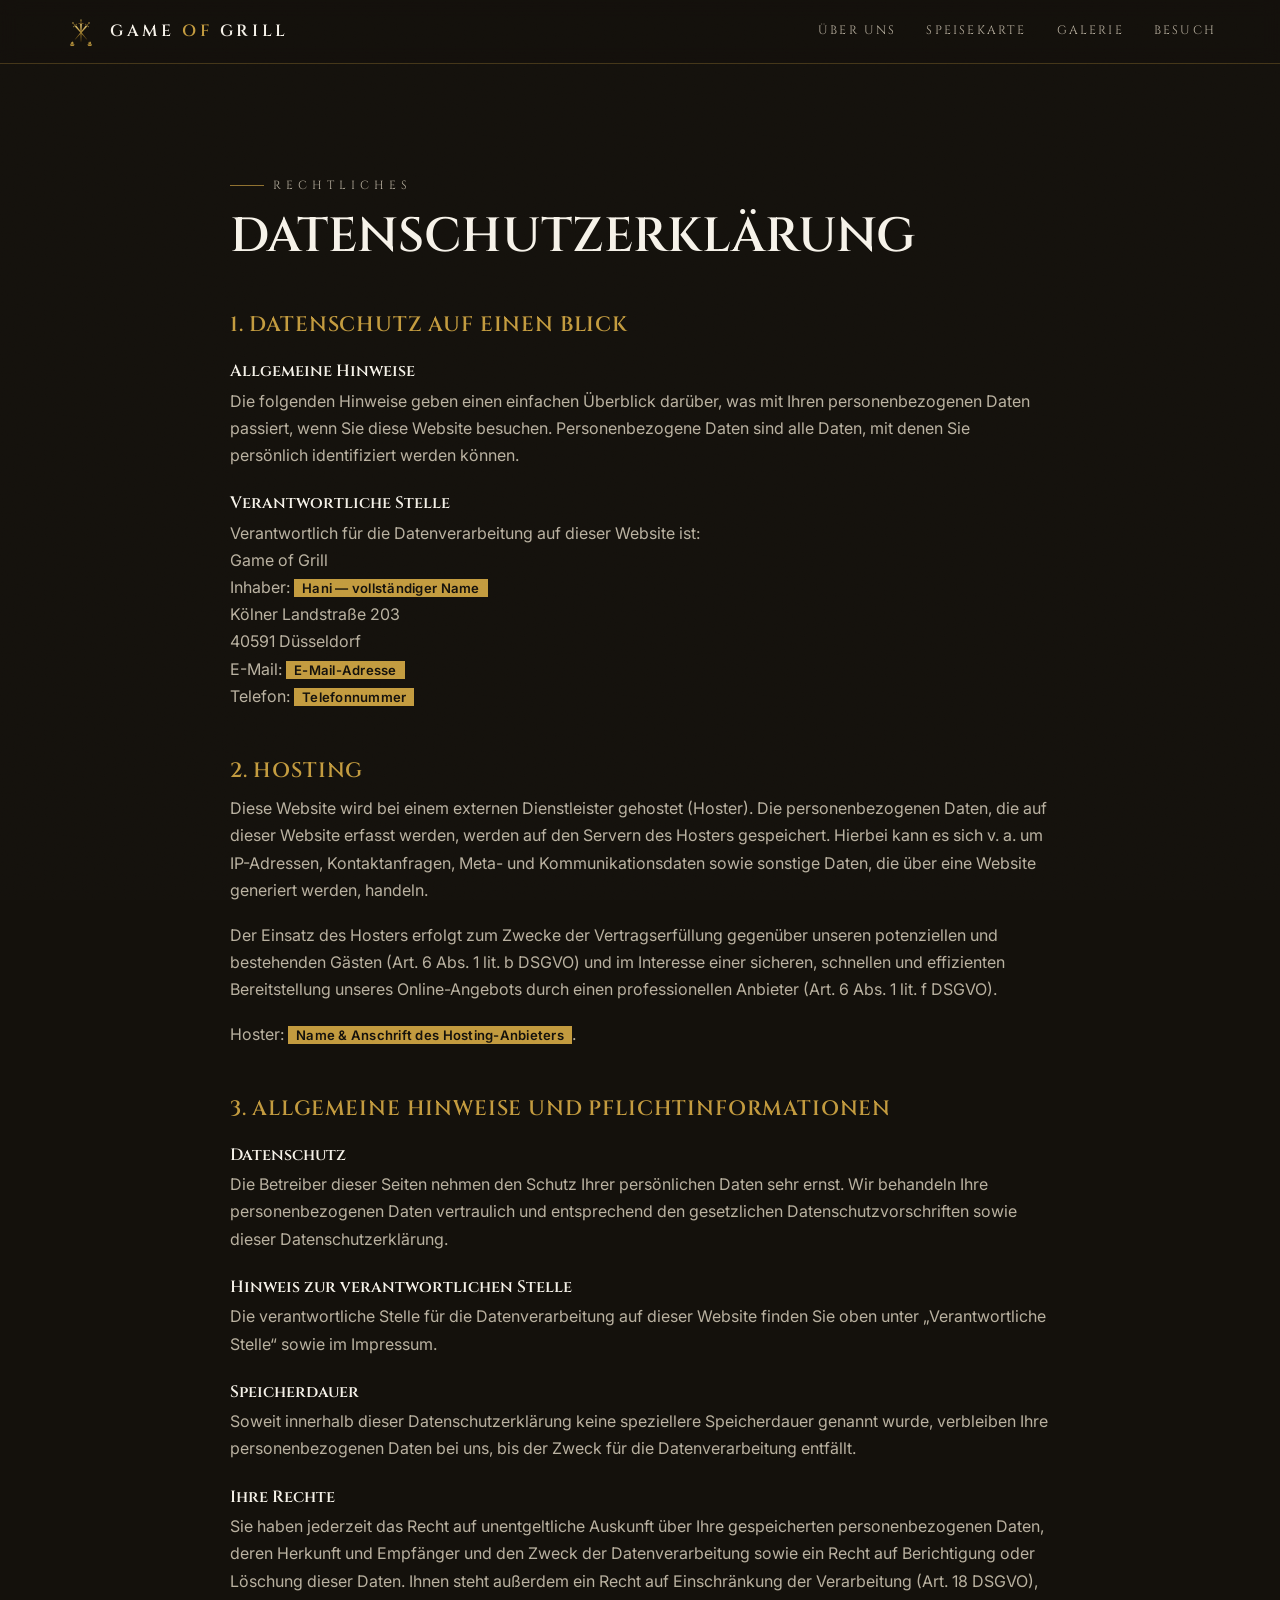
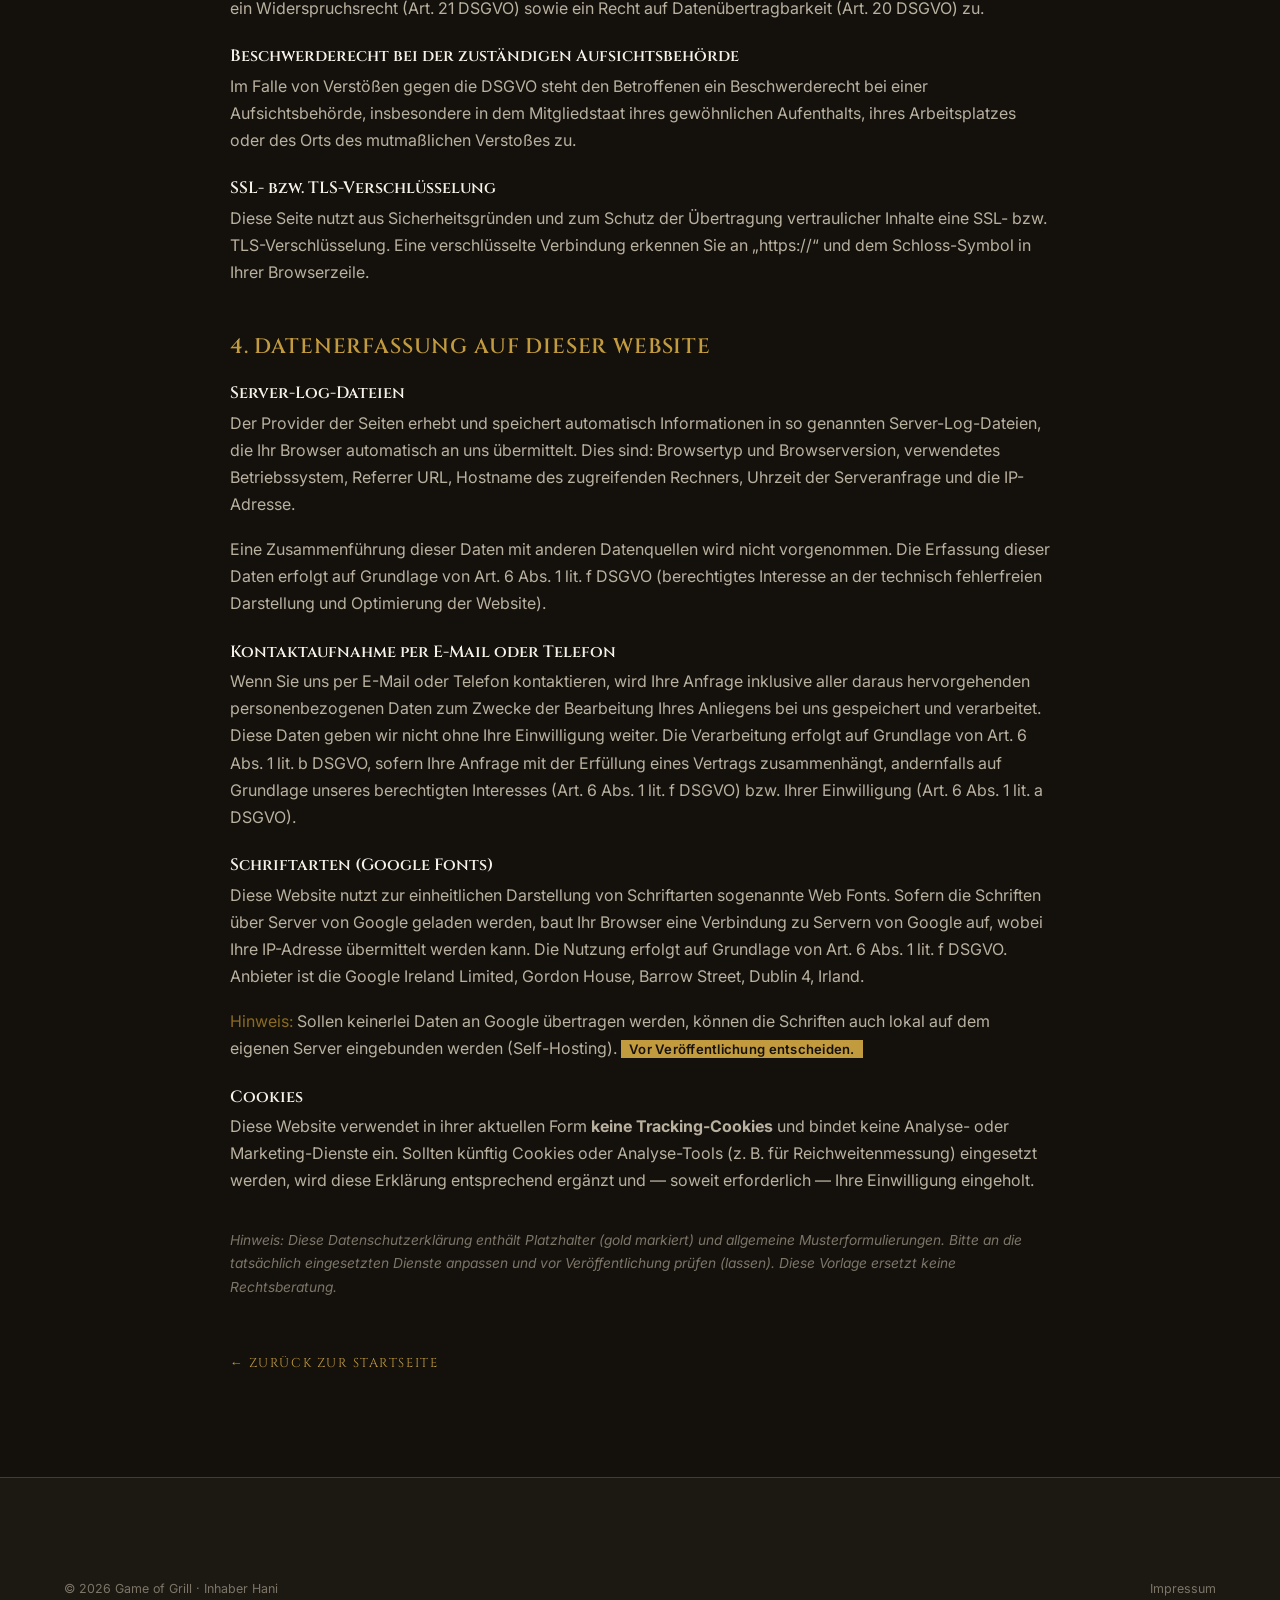
==== commit ebcf0c39: "Echte Adresse eingetragen + eingebettete Karte - Adresse Koelner Landstrasse 203, 40591 Duesseldorf " ====
--- a/datenschutz.html
+++ b/datenschutz.html
@@ -44,8 +44,8 @@
       Verantwortlich für die Datenverarbeitung auf dieser Website ist:<br>
       Game of Grill<br>
       Inhaber: <span class="placeholder">Hani — vollständiger Name</span><br>
-      <span class="placeholder">Straße &amp; Hausnummer</span><br>
-      <span class="placeholder">PLZ &amp; Ort</span><br>
+      Kölner Landstraße 203<br>
+      40591 Düsseldorf<br>
       E-Mail: <span class="placeholder">E-Mail-Adresse</span><br>
       Telefon: <span class="placeholder">Telefonnummer</span>
     </p>
--- a/css/style.css
+++ b/css/style.css
@@ -396,6 +396,20 @@
 .section--paper .locate address { color: var(--paper-mut2); }
 .section--paper .locate a { color: var(--gold-deep); border-color: rgba(138,106,34,.35); }
 .section--paper .badge-open { color: var(--gold-deep); }
+
+.map-btn { display: inline-flex; align-items: center; gap: 10px; margin-top: 6px;
+  font-family: var(--serif); letter-spacing: .14em; text-transform: uppercase; font-size: .78rem;
+  color: var(--ink); background: var(--gold); padding: 12px 20px;
+  clip-path: polygon(0 0, 100% 0, 92% 100%, 0 100%); transition: background .25s, transform .25s; }
+.map-btn:hover { background: var(--gold-hi); transform: translateX(3px); }
+.map-btn svg { width: 16px; height: 16px; }
+
+.map-embed { margin-top: 30px; position: relative; border: 1px solid var(--line); }
+.map-embed iframe { width: 100%; height: 400px; border: 0; display: block; }
+.map-embed::before, .map-embed::after { content: ""; position: absolute; width: 22px; height: 22px; z-index: 2; pointer-events: none; }
+.map-embed::before { top: 8px; left: 8px; border-top: 2px solid var(--gold); border-left: 2px solid var(--gold); }
+.map-embed::after { bottom: 8px; right: 8px; border-bottom: 2px solid var(--gold); border-right: 2px solid var(--gold); }
+@media (max-width: 560px) { .map-embed iframe { height: 300px; } }
 
 .more-link { display: inline-flex; align-items: center; gap: 10px; font-family: var(--serif);
   letter-spacing: .14em; text-transform: uppercase; font-size: .82rem; padding-bottom: 6px; }
